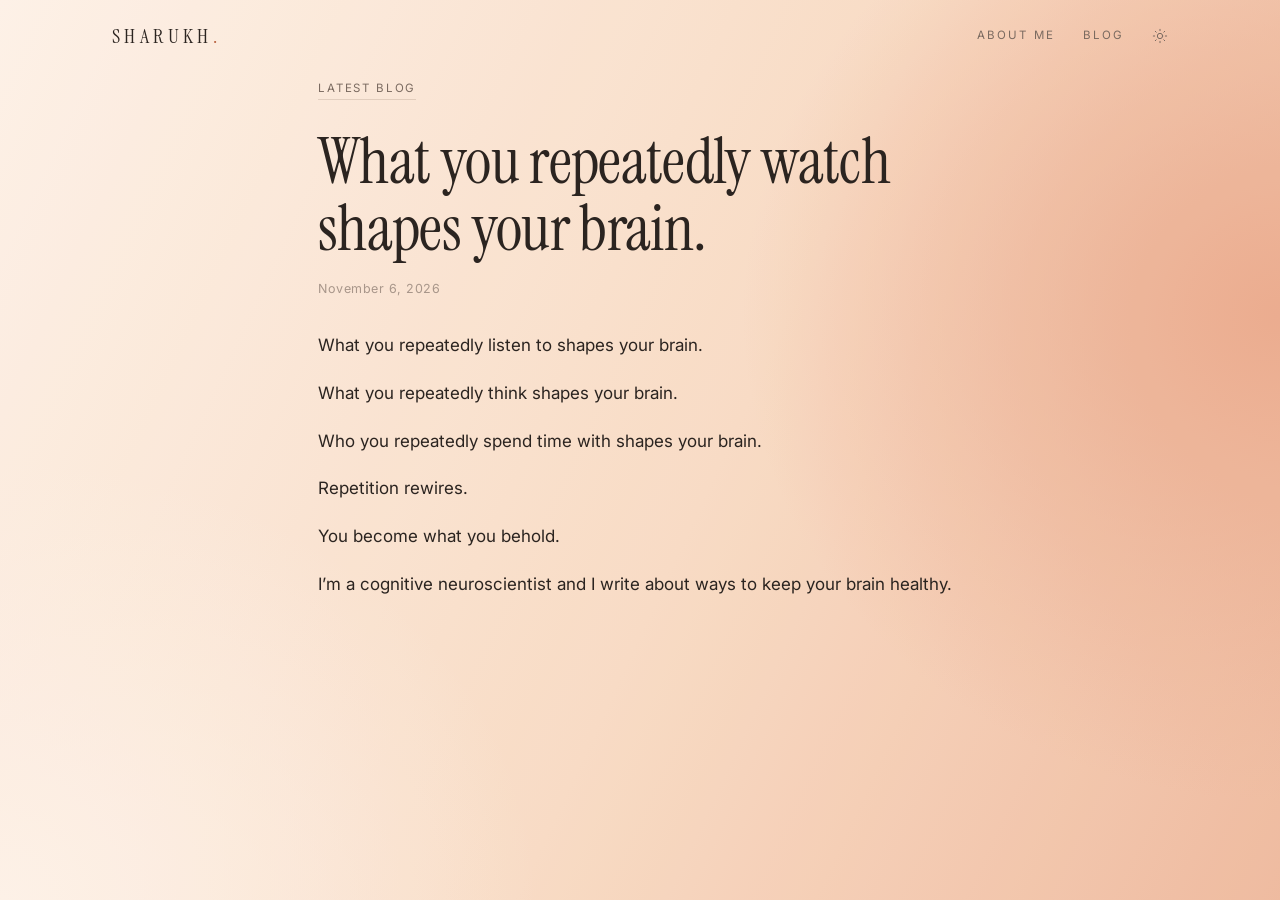
==== posts/what-you-repeatedly-watch-shapes-your-brain.html @ 3e8cf6f8 "Open the first blog post on this site. The essay now lives in the repo. A click keeps the same backg" ====
<!DOCTYPE html>
<html lang="en">
<head>
<meta charset="UTF-8" />
<meta name="viewport" content="width=device-width, initial-scale=1" />
<title>What you repeatedly watch shapes your brain. · Sharukh</title>
<meta name="description" content="What you repeatedly listen to, think, and spend time with shapes your brain. Repetition rewires. You become what you behold." />
<link rel="preconnect" href="https://fonts.googleapis.com" />
<link rel="preconnect" href="https://fonts.gstatic.com" crossorigin />
<link href="https://fonts.googleapis.com/css2?family=Instrument+Serif:ital@0;1&family=Inter:wght@300;400;500&display=swap" rel="stylesheet" />
<script>
  (function(){try{var t=localStorage.getItem('theme');if(!t){t=matchMedia('(prefers-color-scheme: dark)').matches?'dark':'light'}document.documentElement.setAttribute('data-theme',t)}catch(e){document.documentElement.setAttribute('data-theme','light')}})();
</script>
<style>
:root{
  --accent:#b8603e;
  --wash-1:#fdf1e6;
  --wash-2:#f8d9c0;
  --wash-3:#e9a585;
  --bg:#fcf5ee;
  --text:#2b2420;
  --muted:#7a6a60;
  --faint:#a8968a;
  --line:rgba(80,50,30,.14);
  --header:rgba(252,243,234,.72);
  --menu-bg:#fcf1e6;
  --serif:'Instrument Serif',Georgia,'Times New Roman',serif;
  --sans:'Inter',system-ui,-apple-system,'Segoe UI',Roboto,sans-serif;
  --col:700px;
}
[data-theme="dark"]{
  --accent:#e59a75;
  --wash-1:#17110e;
  --wash-2:#2a1a12;
  --wash-3:#4a2a1c;
  --bg:#15100d;
  --text:#f1e6dc;
  --muted:#b29e90;
  --faint:#7e6c60;
  --line:rgba(255,220,195,.11);
  --header:rgba(22,16,13,.7);
  --menu-bg:#18110d;
}
*,*::before,*::after{box-sizing:border-box}
html{scroll-behavior:smooth;-webkit-text-size-adjust:100%}
body{margin:0;background:var(--bg);color:var(--text);font-family:var(--sans);font-weight:400;font-size:16px;line-height:1.7;-webkit-font-smoothing:antialiased;transition:background-color .4s,color .4s}
body::before{content:"";position:fixed;inset:0;z-index:-1;pointer-events:none;
  background:
    radial-gradient(70% 90% at 100% 35%,var(--wash-3) 0%,transparent 60%),
    radial-gradient(60% 70% at 0% 100%,var(--wash-1) 0%,transparent 70%),
    linear-gradient(115deg,var(--wash-1) 0%,var(--wash-2) 55%,var(--wash-3) 120%);
  opacity:.9;transition:opacity .4s}
a{color:inherit;text-decoration:none}
::selection{background:var(--accent);color:#fff}
:focus-visible{outline:1.5px solid var(--accent);outline-offset:4px;border-radius:2px}
.wrap{max-width:var(--col);margin:0 auto;padding:0 28px}
header{position:sticky;top:0;z-index:20;transition:background-color .35s,border-color .35s,backdrop-filter .35s;border-bottom:1px solid transparent}
header.scrolled{background:var(--header);backdrop-filter:blur(14px) saturate(140%);-webkit-backdrop-filter:blur(14px) saturate(140%);border-bottom-color:var(--line)}
.bar{max-width:1120px;margin:0 auto;padding:0 32px;display:flex;align-items:center;justify-content:space-between;height:72px}
.brand{font-family:var(--serif);font-size:20px;letter-spacing:.22em;text-transform:uppercase;line-height:1}
.brand span{color:var(--accent)}
.nav-right{display:flex;align-items:center;gap:28px}
#menu{display:flex;gap:28px}
#menu a{font-size:11.5px;letter-spacing:.18em;text-transform:uppercase;color:var(--muted);position:relative;padding:4px 0;transition:color .25s}
#menu a::after{content:"";position:absolute;left:0;right:0;bottom:-2px;height:1px;background:var(--accent);transform:scaleX(0);transform-origin:left;transition:transform .35s ease}
#menu a:hover{color:var(--text)}
#menu a:hover::after{transform:scaleX(1)}
.icon-btn{background:none;border:0;padding:6px;margin:-6px;color:var(--muted);cursor:pointer;display:grid;place-items:center;transition:color .2s}
.icon-btn:hover{color:var(--text)}
.icon-btn svg{width:16px;height:16px}
[data-theme="dark"] .sun,[data-theme="light"] .moon{display:none}
#menuBtn{display:none}
article{padding:72px 0 96px}
h1{font-family:var(--serif);font-weight:400;letter-spacing:-.01em;font-size:clamp(40px,6vw,64px);line-height:1.05;margin:0}
time{display:block;margin-top:16px;font-size:12.5px;letter-spacing:.04em;color:var(--faint)}
.back{display:inline-block;margin:0 0 28px;font-size:11.5px;letter-spacing:.16em;text-transform:uppercase;color:var(--muted);border-bottom:1px solid var(--line);transition:color .2s,border-color .2s}
.back:hover{color:var(--accent);border-color:var(--accent)}
.body{margin-top:32px}
.body p{margin:0 0 18px;font-size:17px;line-height:1.75}
.rise{opacity:0;transform:translateY(26px);transition:opacity 1s cubic-bezier(.2,.65,.25,1),transform 1s cubic-bezier(.2,.65,.25,1);transition-delay:var(--d,0ms)}
.rise.in{opacity:1;transform:none}
@media (max-width:760px){
  .bar{padding:0 22px;height:64px}
  #menuBtn{display:grid}
  #menu{position:absolute;top:64px;left:0;right:0;flex-direction:column;gap:0;padding:8px 22px 18px;background:var(--menu-bg);box-shadow:0 18px 30px -20px rgba(60,30,10,.35);border-bottom:1px solid var(--line);
    opacity:0;transform:translateY(-8px);pointer-events:none;visibility:hidden;transition:opacity .3s,transform .3s,visibility .3s}
  #menu.open{opacity:1;transform:none;pointer-events:auto;visibility:visible}
  #menu a{padding:14px 0;font-size:12px;border-bottom:1px solid var(--line)}
  #menu a:last-child{border-bottom:0}
  #menu a::after{display:none}
  header.menu-open{background:var(--menu-bg);backdrop-filter:none;-webkit-backdrop-filter:none}
}
@media (max-width:640px){
  .wrap{padding:0 22px}
  article{padding:56px 0 72px}
}
@media (prefers-reduced-motion:reduce){
  html{scroll-behavior:auto}
  .rise{opacity:1;transform:none;transition:none}
  *{transition-duration:.01ms!important}
}
</style>
</head>
<body>
<header id="header">
  <div class="bar">
    <a href="../index.html#top" class="brand" aria-label="Sharukh, back to home">Sharukh<span>.</span></a>
    <div class="nav-right">
      <nav id="menu" aria-label="Primary">
        <a href="../index.html#top">About Me</a>
        <a href="../index.html#articles">Blog</a>
      </nav>
      <button class="icon-btn" id="theme" type="button" aria-label="Switch to dark mode">
        <svg class="sun" viewBox="0 0 24 24" fill="none" stroke="currentColor" stroke-width="1.5" stroke-linecap="round" aria-hidden="true"><circle cx="12" cy="12" r="4"/><path d="M12 2v2M12 20v2M4.9 4.9l1.4 1.4M17.7 17.7l1.4 1.4M2 12h2M20 12h2M4.9 19.1l1.4-1.4M17.7 6.3l1.4-1.4"/></svg>
        <svg class="moon" viewBox="0 0 24 24" fill="none" stroke="currentColor" stroke-width="1.5" stroke-linecap="round" aria-hidden="true"><path d="M21 12.8A9 9 0 1 1 11.2 3a7 7 0 0 0 9.8 9.8z"/></svg>
      </button>
      <button class="icon-btn" id="menuBtn" type="button" aria-label="Open menu" aria-expanded="false" aria-controls="menu">
        <svg viewBox="0 0 24 24" fill="none" stroke="currentColor" stroke-width="1.5" stroke-linecap="round" aria-hidden="true"><path d="M4 8h16M4 16h16"/></svg>
      </button>
    </div>
  </div>
</header>
<main>
  <article class="wrap">
    <a class="back rise" href="../index.html#articles">Latest Blog</a>
    <h1 class="rise" style="--d:80ms">What you repeatedly watch shapes your brain.</h1>
    <time class="rise" style="--d:140ms" datetime="2026-11-06">November 6, 2026</time>
    <div class="body rise" style="--d:200ms">
      <p>What you repeatedly listen to shapes your brain.</p>
      <p>What you repeatedly think shapes your brain.</p>
      <p>Who you repeatedly spend time with shapes your brain.</p>
      <p>Repetition rewires.</p>
      <p>You become what you behold.</p>
      <p>I’m a cognitive neuroscientist and I write about ways to keep your brain healthy.</p>
    </div>
  </article>
</main>
<script>
(function(){
  var root=document.documentElement;
  var reduce=matchMedia('(prefers-reduced-motion: reduce)').matches;
  function save(k,v){try{localStorage.setItem(k,v)}catch(e){}}
  var themeBtn=document.getElementById('theme');
  function label(){themeBtn.setAttribute('aria-label',root.getAttribute('data-theme')==='dark'?'Switch to light mode':'Switch to dark mode');}
  label();
  themeBtn.addEventListener('click',function(){var n=root.getAttribute('data-theme')==='dark'?'light':'dark';root.setAttribute('data-theme',n);save('theme',n);label();});
  var header=document.getElementById('header'),menu=document.getElementById('menu'),menuBtn=document.getElementById('menuBtn');
  function setMenu(open){menu.classList.toggle('open',open);header.classList.toggle('menu-open',open);menuBtn.setAttribute('aria-expanded',String(open));menuBtn.setAttribute('aria-label',open?'Close menu':'Open menu');}
  menuBtn.addEventListener('click',function(){setMenu(!menu.classList.contains('open'));});
  menu.addEventListener('click',function(e){if(e.target.closest('a'))setMenu(false);});
  document.addEventListener('keydown',function(e){if(e.key==='Escape')setMenu(false);});
  var ticking=false;
  function onScroll(){header.classList.toggle('scrolled',scrollY>12);ticking=false;}
  addEventListener('scroll',function(){if(!ticking){ticking=true;requestAnimationFrame(onScroll);}},{passive:true});
  onScroll();
  var nodes=document.querySelectorAll('.rise');
  if(reduce||!('IntersectionObserver' in window)){nodes.forEach(function(el){el.classList.add('in');});return;}
  var io=new IntersectionObserver(function(es){es.forEach(function(x){if(x.isIntersecting){x.target.classList.add('in');io.unobserve(x.target);}});},{threshold:.12});
  nodes.forEach(function(el){io.observe(el);});
})();
</script>
</body>
</html>
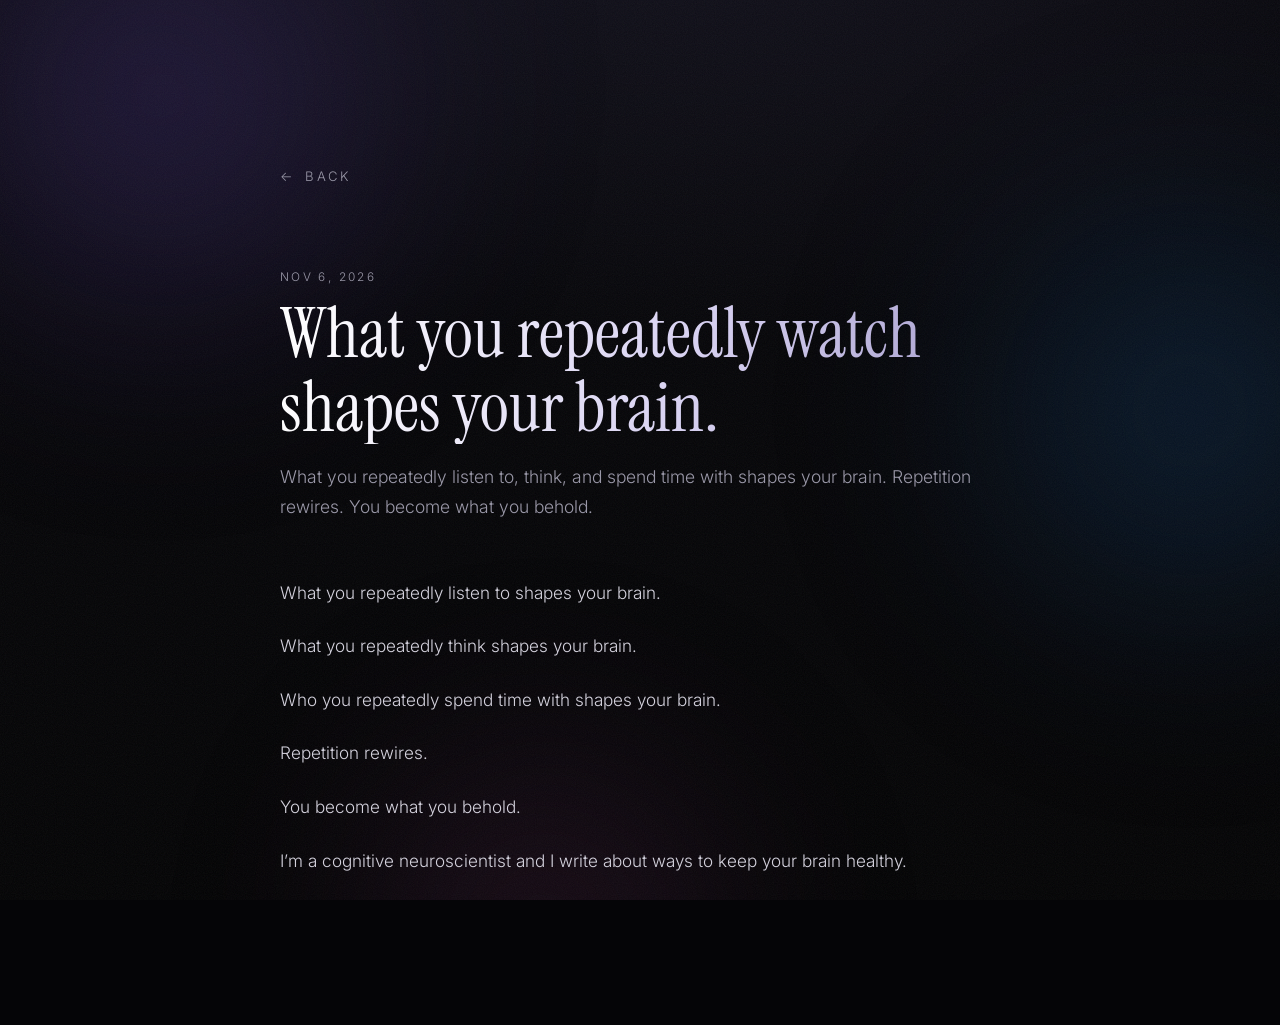
==== commit 98e01e02: "Replace the homepage with the new personal blog. Keep the Pages workflow and the published essay, re" ====
--- a/posts/what-you-repeatedly-watch-shapes-your-brain.html
+++ b/posts/what-you-repeatedly-watch-shapes-your-brain.html
@@ -1,163 +1,50 @@
 <!DOCTYPE html>
 <html lang="en">
 <head>
-<meta charset="UTF-8" />
-<meta name="viewport" content="width=device-width, initial-scale=1" />
-<title>What you repeatedly watch shapes your brain. · Sharukh</title>
-<meta name="description" content="What you repeatedly listen to, think, and spend time with shapes your brain. Repetition rewires. You become what you behold." />
-<link rel="preconnect" href="https://fonts.googleapis.com" />
-<link rel="preconnect" href="https://fonts.gstatic.com" crossorigin />
-<link href="https://fonts.googleapis.com/css2?family=Instrument+Serif:ital@0;1&family=Inter:wght@300;400;500&display=swap" rel="stylesheet" />
-<script>
-  (function(){try{var t=localStorage.getItem('theme');if(!t){t=matchMedia('(prefers-color-scheme: dark)').matches?'dark':'light'}document.documentElement.setAttribute('data-theme',t)}catch(e){document.documentElement.setAttribute('data-theme','light')}})();
-</script>
-<style>
-:root{
-  --accent:#b8603e;
-  --wash-1:#fdf1e6;
-  --wash-2:#f8d9c0;
-  --wash-3:#e9a585;
-  --bg:#fcf5ee;
-  --text:#2b2420;
-  --muted:#7a6a60;
-  --faint:#a8968a;
-  --line:rgba(80,50,30,.14);
-  --header:rgba(252,243,234,.72);
-  --menu-bg:#fcf1e6;
-  --serif:'Instrument Serif',Georgia,'Times New Roman',serif;
-  --sans:'Inter',system-ui,-apple-system,'Segoe UI',Roboto,sans-serif;
-  --col:700px;
-}
-[data-theme="dark"]{
-  --accent:#e59a75;
-  --wash-1:#17110e;
-  --wash-2:#2a1a12;
-  --wash-3:#4a2a1c;
-  --bg:#15100d;
-  --text:#f1e6dc;
-  --muted:#b29e90;
-  --faint:#7e6c60;
-  --line:rgba(255,220,195,.11);
-  --header:rgba(22,16,13,.7);
-  --menu-bg:#18110d;
-}
-*,*::before,*::after{box-sizing:border-box}
-html{scroll-behavior:smooth;-webkit-text-size-adjust:100%}
-body{margin:0;background:var(--bg);color:var(--text);font-family:var(--sans);font-weight:400;font-size:16px;line-height:1.7;-webkit-font-smoothing:antialiased;transition:background-color .4s,color .4s}
-body::before{content:"";position:fixed;inset:0;z-index:-1;pointer-events:none;
-  background:
-    radial-gradient(70% 90% at 100% 35%,var(--wash-3) 0%,transparent 60%),
-    radial-gradient(60% 70% at 0% 100%,var(--wash-1) 0%,transparent 70%),
-    linear-gradient(115deg,var(--wash-1) 0%,var(--wash-2) 55%,var(--wash-3) 120%);
-  opacity:.9;transition:opacity .4s}
-a{color:inherit;text-decoration:none}
-::selection{background:var(--accent);color:#fff}
-:focus-visible{outline:1.5px solid var(--accent);outline-offset:4px;border-radius:2px}
-.wrap{max-width:var(--col);margin:0 auto;padding:0 28px}
-header{position:sticky;top:0;z-index:20;transition:background-color .35s,border-color .35s,backdrop-filter .35s;border-bottom:1px solid transparent}
-header.scrolled{background:var(--header);backdrop-filter:blur(14px) saturate(140%);-webkit-backdrop-filter:blur(14px) saturate(140%);border-bottom-color:var(--line)}
-.bar{max-width:1120px;margin:0 auto;padding:0 32px;display:flex;align-items:center;justify-content:space-between;height:72px}
-.brand{font-family:var(--serif);font-size:20px;letter-spacing:.22em;text-transform:uppercase;line-height:1}
-.brand span{color:var(--accent)}
-.nav-right{display:flex;align-items:center;gap:28px}
-#menu{display:flex;gap:28px}
-#menu a{font-size:11.5px;letter-spacing:.18em;text-transform:uppercase;color:var(--muted);position:relative;padding:4px 0;transition:color .25s}
-#menu a::after{content:"";position:absolute;left:0;right:0;bottom:-2px;height:1px;background:var(--accent);transform:scaleX(0);transform-origin:left;transition:transform .35s ease}
-#menu a:hover{color:var(--text)}
-#menu a:hover::after{transform:scaleX(1)}
-.icon-btn{background:none;border:0;padding:6px;margin:-6px;color:var(--muted);cursor:pointer;display:grid;place-items:center;transition:color .2s}
-.icon-btn:hover{color:var(--text)}
-.icon-btn svg{width:16px;height:16px}
-[data-theme="dark"] .sun,[data-theme="light"] .moon{display:none}
-#menuBtn{display:none}
-article{padding:72px 0 96px}
-h1{font-family:var(--serif);font-weight:400;letter-spacing:-.01em;font-size:clamp(40px,6vw,64px);line-height:1.05;margin:0}
-time{display:block;margin-top:16px;font-size:12.5px;letter-spacing:.04em;color:var(--faint)}
-.back{display:inline-block;margin:0 0 28px;font-size:11.5px;letter-spacing:.16em;text-transform:uppercase;color:var(--muted);border-bottom:1px solid var(--line);transition:color .2s,border-color .2s}
-.back:hover{color:var(--accent);border-color:var(--accent)}
-.body{margin-top:32px}
-.body p{margin:0 0 18px;font-size:17px;line-height:1.75}
-.rise{opacity:0;transform:translateY(26px);transition:opacity 1s cubic-bezier(.2,.65,.25,1),transform 1s cubic-bezier(.2,.65,.25,1);transition-delay:var(--d,0ms)}
-.rise.in{opacity:1;transform:none}
-@media (max-width:760px){
-  .bar{padding:0 22px;height:64px}
-  #menuBtn{display:grid}
-  #menu{position:absolute;top:64px;left:0;right:0;flex-direction:column;gap:0;padding:8px 22px 18px;background:var(--menu-bg);box-shadow:0 18px 30px -20px rgba(60,30,10,.35);border-bottom:1px solid var(--line);
-    opacity:0;transform:translateY(-8px);pointer-events:none;visibility:hidden;transition:opacity .3s,transform .3s,visibility .3s}
-  #menu.open{opacity:1;transform:none;pointer-events:auto;visibility:visible}
-  #menu a{padding:14px 0;font-size:12px;border-bottom:1px solid var(--line)}
-  #menu a:last-child{border-bottom:0}
-  #menu a::after{display:none}
-  header.menu-open{background:var(--menu-bg);backdrop-filter:none;-webkit-backdrop-filter:none}
-}
-@media (max-width:640px){
-  .wrap{padding:0 22px}
-  article{padding:56px 0 72px}
-}
-@media (prefers-reduced-motion:reduce){
-  html{scroll-behavior:auto}
-  .rise{opacity:1;transform:none;transition:none}
-  *{transition-duration:.01ms!important}
-}
-</style>
+  <meta charset="UTF-8">
+  <meta name="viewport" content="width=device-width, initial-scale=1">
+  <title>What you repeatedly watch shapes your brain. — Sharukh</title>
+  <meta name="description" content="What you repeatedly listen to, think, and spend time with shapes your brain. Repetition rewires. You become what you behold.">
+  <meta name="theme-color" content="#050507">
+  <link rel="preconnect" href="https://fonts.googleapis.com">
+  <link rel="preconnect" href="https://fonts.gstatic.com" crossorigin>
+  <link href="https://fonts.googleapis.com/css2?family=Instrument+Serif:ital@0;1&family=Inter:wght@300;400;500&display=swap" rel="stylesheet">
+  <link rel="icon" href="../favicon.svg" type="image/svg+xml">
+  <link rel="stylesheet" href="../style.css">
+  <script>
+    /* enables animations; shows the arrival veil after an in-site link click */
+    (function(d){var c=d.documentElement;c.classList.add('js');
+      try{if(sessionStorage.getItem('veil')){c.classList.add('arriving');sessionStorage.removeItem('veil');}}catch(e){}
+      setTimeout(function(){if(!window.__site){c.classList.remove('js','arriving');}},2500);})(document);
+  </script>
 </head>
 <body>
-<header id="header">
-  <div class="bar">
-    <a href="../index.html#top" class="brand" aria-label="Sharukh, back to home">Sharukh<span>.</span></a>
-    <div class="nav-right">
-      <nav id="menu" aria-label="Primary">
-        <a href="../index.html#top">About Me</a>
-        <a href="../index.html#articles">Blog</a>
-      </nav>
-      <button class="icon-btn" id="theme" type="button" aria-label="Switch to dark mode">
-        <svg class="sun" viewBox="0 0 24 24" fill="none" stroke="currentColor" stroke-width="1.5" stroke-linecap="round" aria-hidden="true"><circle cx="12" cy="12" r="4"/><path d="M12 2v2M12 20v2M4.9 4.9l1.4 1.4M17.7 17.7l1.4 1.4M2 12h2M20 12h2M4.9 19.1l1.4-1.4M17.7 6.3l1.4-1.4"/></svg>
-        <svg class="moon" viewBox="0 0 24 24" fill="none" stroke="currentColor" stroke-width="1.5" stroke-linecap="round" aria-hidden="true"><path d="M21 12.8A9 9 0 1 1 11.2 3a7 7 0 0 0 9.8 9.8z"/></svg>
-      </button>
-      <button class="icon-btn" id="menuBtn" type="button" aria-label="Open menu" aria-expanded="false" aria-controls="menu">
-        <svg viewBox="0 0 24 24" fill="none" stroke="currentColor" stroke-width="1.5" stroke-linecap="round" aria-hidden="true"><path d="M4 8h16M4 16h16"/></svg>
-      </button>
-    </div>
+  <div class="bg" aria-hidden="true">
+    <span class="orb orb-1"></span><span class="orb orb-2"></span><span class="orb orb-3"></span><span class="grain"></span>
   </div>
-</header>
-<main>
-  <article class="wrap">
-    <a class="back rise" href="../index.html#articles">Latest Blog</a>
-    <h1 class="rise" style="--d:80ms">What you repeatedly watch shapes your brain.</h1>
-    <time class="rise" style="--d:140ms" datetime="2026-11-06">November 6, 2026</time>
-    <div class="body rise" style="--d:200ms">
-      <p>What you repeatedly listen to shapes your brain.</p>
-      <p>What you repeatedly think shapes your brain.</p>
-      <p>Who you repeatedly spend time with shapes your brain.</p>
-      <p>Repetition rewires.</p>
-      <p>You become what you behold.</p>
-      <p>I’m a cognitive neuroscientist and I write about ways to keep your brain healthy.</p>
-    </div>
-  </article>
-</main>
-<script>
-(function(){
-  var root=document.documentElement;
-  var reduce=matchMedia('(prefers-reduced-motion: reduce)').matches;
-  function save(k,v){try{localStorage.setItem(k,v)}catch(e){}}
-  var themeBtn=document.getElementById('theme');
-  function label(){themeBtn.setAttribute('aria-label',root.getAttribute('data-theme')==='dark'?'Switch to light mode':'Switch to dark mode');}
-  label();
-  themeBtn.addEventListener('click',function(){var n=root.getAttribute('data-theme')==='dark'?'light':'dark';root.setAttribute('data-theme',n);save('theme',n);label();});
-  var header=document.getElementById('header'),menu=document.getElementById('menu'),menuBtn=document.getElementById('menuBtn');
-  function setMenu(open){menu.classList.toggle('open',open);header.classList.toggle('menu-open',open);menuBtn.setAttribute('aria-expanded',String(open));menuBtn.setAttribute('aria-label',open?'Close menu':'Open menu');}
-  menuBtn.addEventListener('click',function(){setMenu(!menu.classList.contains('open'));});
-  menu.addEventListener('click',function(e){if(e.target.closest('a'))setMenu(false);});
-  document.addEventListener('keydown',function(e){if(e.key==='Escape')setMenu(false);});
-  var ticking=false;
-  function onScroll(){header.classList.toggle('scrolled',scrollY>12);ticking=false;}
-  addEventListener('scroll',function(){if(!ticking){ticking=true;requestAnimationFrame(onScroll);}},{passive:true});
-  onScroll();
-  var nodes=document.querySelectorAll('.rise');
-  if(reduce||!('IntersectionObserver' in window)){nodes.forEach(function(el){el.classList.add('in');});return;}
-  var io=new IntersectionObserver(function(es){es.forEach(function(x){if(x.isIntersecting){x.target.classList.add('in');io.unobserve(x.target);}});},{threshold:.12});
-  nodes.forEach(function(el){io.observe(el);});
-})();
-</script>
+  <div class="veil" aria-hidden="true"></div>
+
+  <main class="wrap">
+    <a class="back reveal" href="../index.html"><span aria-hidden="true">←</span> Back</a>
+
+    <article>
+      <header>
+        <time class="post-date reveal" datetime="2026-11-06">Nov 6, 2026</time>
+        <h1 class="article-title reveal">What you repeatedly watch shapes your brain.</h1>
+        <p class="article-sub reveal">What you repeatedly listen to, think, and spend time with shapes your brain. Repetition rewires. You become what you behold.</p>
+      </header>
+
+      <div class="article-body reveal">
+        <p>What you repeatedly listen to shapes your brain.</p>
+        <p>What you repeatedly think shapes your brain.</p>
+        <p>Who you repeatedly spend time with shapes your brain.</p>
+        <p>Repetition rewires.</p>
+        <p>You become what you behold.</p>
+        <p>I’m a cognitive neuroscientist and I write about ways to keep your brain healthy.</p>
+      </div>
+    </article>
+  </main>
+
+  <script src="../main.js"></script>
 </body>
 </html>
--- a/style.css
+++ b/style.css
@@ -0,0 +1,207 @@
+/* ---------- Base ---------- */
+:root {
+  --bg: #050507;
+  --text: #ecebf2;
+  --muted: #9a98a8;
+  --faint: rgba(255,255,255,0.08);
+  --line: rgba(255,255,255,0.10);
+  --accent: #c9b8ff;
+  --serif: "Instrument Serif", "Playfair Display", Georgia, serif;
+  --sans: "Inter", "Manrope", system-ui, -apple-system, Segoe UI, sans-serif;
+  --ease: cubic-bezier(.22, 1, .36, 1);
+}
+*, *::before, *::after { box-sizing: border-box; }
+html { -webkit-text-size-adjust: 100%; }
+body {
+  margin: 0;
+  min-height: 100vh;
+  background: var(--bg);
+  color: var(--text);
+  font-family: var(--sans);
+  font-weight: 300;
+  line-height: 1.7;
+  -webkit-font-smoothing: antialiased;
+  overflow-x: hidden;
+}
+::selection { background: rgba(201,184,255,.28); color: #fff; }
+a { color: inherit; }
+
+/* ---------- Background: slow aurora over near-black ---------- */
+.bg {
+  position: fixed; inset: 0; z-index: -1; overflow: hidden;
+  background:
+    radial-gradient(120% 80% at 50% -10%, #12111c 0%, transparent 60%),
+    linear-gradient(180deg, #07070b 0%, #040405 100%);
+}
+.orb {
+  position: absolute; border-radius: 50%;
+  filter: blur(90px); opacity: .55; will-change: transform;
+}
+.orb-1 { width: 55vmax; height: 55vmax; left: -15vmax; top: -20vmax;
+  background: radial-gradient(circle, #3b2a6b 0%, transparent 65%);
+  animation: drift1 26s ease-in-out infinite alternate; }
+.orb-2 { width: 50vmax; height: 50vmax; right: -18vmax; top: 10vh;
+  background: radial-gradient(circle, #10335a 0%, transparent 65%);
+  animation: drift2 32s ease-in-out infinite alternate; }
+.orb-3 { width: 45vmax; height: 45vmax; left: 20vw; bottom: -25vmax;
+  background: radial-gradient(circle, #4a1f45 0%, transparent 65%);
+  opacity: .4; animation: drift3 38s ease-in-out infinite alternate; }
+@keyframes drift1 { to { transform: translate(18vw, 14vh) scale(1.15); } }
+@keyframes drift2 { to { transform: translate(-16vw, 20vh) scale(.9); } }
+@keyframes drift3 { to { transform: translate(-12vw, -18vh) scale(1.2); } }
+.grain {
+  position: absolute; inset: -50%; opacity: .06; pointer-events: none;
+  background-image: url("data:image/svg+xml,%3Csvg xmlns='http://www.w3.org/2000/svg' width='160' height='160'%3E%3Cfilter id='n'%3E%3CfeTurbulence type='fractalNoise' baseFrequency='.9' numOctaves='3' stitchTiles='stitch'/%3E%3C/filter%3E%3Crect width='100%25' height='100%25' filter='url(%23n)'/%3E%3C/svg%3E");
+}
+
+/* ---------- Layout ---------- */
+.wrap {
+  width: min(720px, 100% - 48px);
+  margin: 0 auto;
+  padding: clamp(96px, 18vh, 180px) 0 clamp(80px, 14vh, 140px);
+}
+
+/* ---------- About ---------- */
+.eyebrow {
+  margin: 0 0 14px;
+  font-size: .78rem; letter-spacing: .28em; text-transform: uppercase;
+  color: var(--muted); font-weight: 400;
+}
+.name {
+  margin: 0 0 28px;
+  font-family: var(--serif); font-weight: 400;
+  font-size: clamp(3rem, 9vw, 5.6rem); line-height: .98; letter-spacing: -.01em;
+  background: linear-gradient(100deg, #ffffff 0%, #d9d3f2 45%, #9f97c7 100%);
+  -webkit-background-clip: text; background-clip: text; color: transparent;
+}
+.name em { font-style: italic; color: transparent; opacity: .8; }
+.intro {
+  margin: 0; max-width: 58ch;
+  font-size: clamp(1.05rem, 2.2vw, 1.2rem); color: #c9c7d4;
+}
+
+/* ---------- Latest Blog ---------- */
+.latest { margin-top: clamp(88px, 16vh, 150px); }
+.section-title {
+  display: flex; align-items: center; gap: 20px;
+  margin: 0 0 28px;
+  font-family: var(--serif); font-weight: 400; font-style: italic;
+  font-size: clamp(2rem, 5vw, 2.6rem); line-height: 1.1;
+}
+.section-title::after {
+  content: ""; flex: 1; height: 1px;
+  background: linear-gradient(90deg, var(--line), transparent);
+}
+.posts { list-style: none; margin: 0; padding: 0; }
+.post + .post { margin-top: 6px; }
+.post-link {
+  position: relative; display: block; text-decoration: none;
+  padding: 26px 56px 26px 24px; margin: 0 -24px;
+  border-radius: 18px; border: 1px solid transparent;
+  transition: background .5s var(--ease), border-color .5s var(--ease), transform .5s var(--ease);
+}
+.post-link::before { /* soft glow that follows the cursor (set by JS) */
+  content: ""; position: absolute; inset: 0; border-radius: inherit; pointer-events: none;
+  background: radial-gradient(260px circle at var(--mx, 50%) var(--my, 50%), rgba(201,184,255,.10), transparent 70%);
+  opacity: 0; transition: opacity .5s var(--ease);
+}
+.post-link:hover, .post-link:focus-visible {
+  background: rgba(255,255,255,.025); border-color: var(--faint);
+  transform: translateY(-2px); outline: none;
+}
+.post-link:hover::before, .post-link:focus-visible::before { opacity: 1; }
+.post-date {
+  display: block; font-size: .74rem; letter-spacing: .2em; text-transform: uppercase;
+  color: var(--muted); margin-bottom: 8px;
+}
+.post-title {
+  margin: 0 0 8px; font-family: var(--serif); font-weight: 400;
+  font-size: clamp(1.5rem, 3.6vw, 1.95rem); line-height: 1.2; color: #f4f3f8;
+}
+.post-title { background: linear-gradient(currentColor, currentColor) 0 100% / 0 1px no-repeat;
+  transition: background-size .6s var(--ease); display: inline; }
+.post-link:hover .post-title { background-size: 100% 1px; }
+.post-excerpt { margin: 10px 0 0; color: var(--muted); font-size: .98rem; max-width: 56ch; }
+.post-arrow {
+  position: absolute; right: 22px; top: 50%;
+  font-size: 1.3rem; color: var(--accent);
+  opacity: 0; transform: translate(-10px, -50%);
+  transition: opacity .5s var(--ease), transform .5s var(--ease);
+}
+.post-link:hover .post-arrow, .post-link:focus-visible .post-arrow { opacity: 1; transform: translate(0, -50%); }
+.post-link:active { transform: scale(.985); }
+.empty { color: var(--muted); }
+
+/* ---------- Reveal animation (blur + rise, staggered) ---------- */
+.js .reveal {
+  opacity: 0; filter: blur(12px); transform: translateY(22px);
+  transition: opacity 1.1s var(--ease), filter 1.1s var(--ease), transform 1.1s var(--ease);
+  transition-delay: var(--d, 0ms);
+}
+.js .reveal.in { opacity: 1; filter: blur(0); transform: none; }
+
+/* ---------- Page transition veil ---------- */
+.veil {
+  position: fixed; inset: 0; z-index: 50; pointer-events: none;
+  background: radial-gradient(circle at var(--vx, 50%) var(--vy, 50%), #0d0c14 0%, #050507 60%);
+  clip-path: circle(0% at var(--vx, 50%) var(--vy, 50%));
+  transition: clip-path .75s var(--ease);
+}
+.veil.cover { clip-path: circle(150% at var(--vx, 50%) var(--vy, 50%)); pointer-events: all; }
+/* On arrival the page starts covered, then the veil fades away */
+.arriving .veil { clip-path: circle(150% at 50% 50%); transition: none; }
+.veil.lift { opacity: 0; transition: opacity .9s var(--ease); clip-path: circle(150% at 50% 50%); }
+body.leaving .wrap { opacity: .3; filter: blur(6px); transform: scale(.985);
+  transition: opacity .6s var(--ease), filter .6s var(--ease), transform .6s var(--ease); }
+
+/* ---------- Post page ---------- */
+.back {
+  display: inline-flex; align-items: center; gap: 10px;
+  font-size: .82rem; letter-spacing: .18em; text-transform: uppercase;
+  color: var(--muted); text-decoration: none; margin-bottom: clamp(48px, 9vh, 80px);
+  transition: color .4s var(--ease);
+}
+.back span { display: inline-block; transition: transform .5s var(--ease); }
+.back:hover, .back:focus-visible { color: var(--text); }
+.back:hover span { transform: translateX(-6px); }
+.article-title {
+  margin: 10px 0 18px; font-family: var(--serif); font-weight: 400;
+  font-size: clamp(2.6rem, 7.5vw, 4.4rem); line-height: 1.04;
+  background: linear-gradient(100deg, #fff 0%, #d9d3f2 55%, #a59dcc 100%);
+  -webkit-background-clip: text; background-clip: text; color: transparent;
+}
+.article-sub { margin: 0; color: var(--muted); font-size: 1.1rem; }
+.article-body { margin-top: 56px; font-size: 1.08rem; color: #d3d1dc; }
+.article-body p { margin: 0 0 1.4em; }
+.article-body h2 {
+  font-family: var(--serif); font-weight: 400; font-size: 2rem; line-height: 1.2;
+  margin: 2.2em 0 .6em; color: #f4f3f8;
+}
+.article-body blockquote {
+  margin: 2em 0; padding: 4px 0 4px 24px; border-left: 1px solid var(--accent);
+  font-family: var(--serif); font-style: italic; font-size: 1.5rem; line-height: 1.4; color: #eceaf5;
+}
+.article-body a { color: var(--accent); text-underline-offset: 3px; text-decoration-thickness: 1px; }
+.article-body img { max-width: 100%; border-radius: 14px; }
+.sample-note {
+  display: inline-block; margin-bottom: 18px; padding: 4px 12px; border-radius: 999px;
+  border: 1px solid var(--line); font-size: .72rem; letter-spacing: .18em; text-transform: uppercase; color: var(--muted);
+}
+
+/* ---------- Mobile ---------- */
+@media (max-width: 560px) {
+  .wrap { width: calc(100% - 40px); }
+  .post-link { padding: 22px 20px; margin: 0 -20px; }
+  .post-arrow { display: none; }
+  .orb { filter: blur(70px); }
+}
+
+/* ---------- Reduced motion ---------- */
+@media (prefers-reduced-motion: reduce) {
+  .orb { animation: none; }
+  .js .reveal { opacity: 1; filter: none; transform: none; transition: none; }
+  .veil, .veil.cover, .veil.lift, body.leaving .wrap { transition: none !important; }
+  .arriving .veil { clip-path: circle(0%); }
+  .post-link, .post-arrow, .post-title, .back span { transition: none; }
+}
+.article-body code { font-size: .9em; padding: 2px 6px; border-radius: 6px; background: rgba(255,255,255,.06); }
